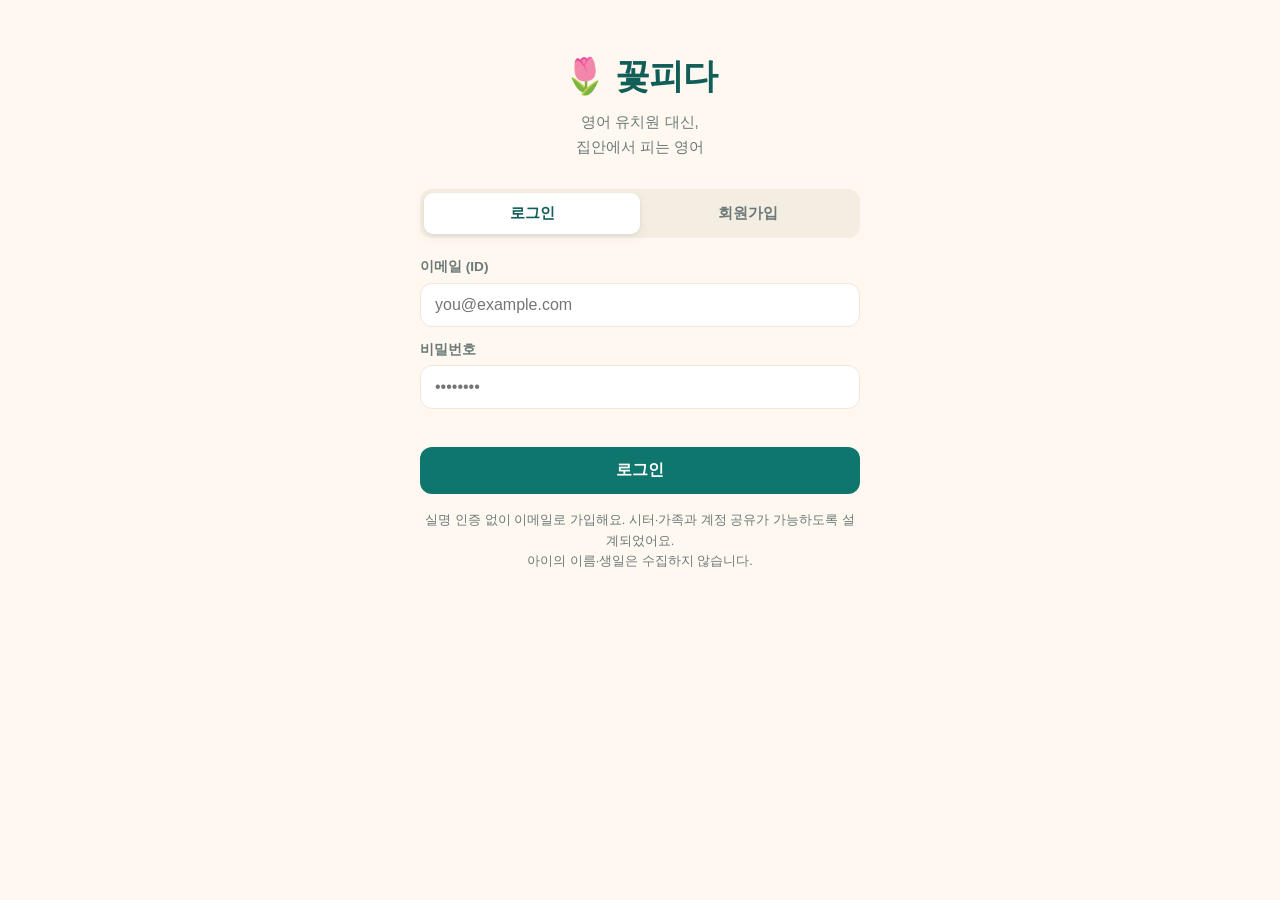
==== index.html @ 825293ae "chore: frontend 정적 파일·README·notion 체크리스트 추가 - index.html/app.js/style.css: 루트 정적 파일 (main.py·Vercel" ====
<!doctype html>
<html lang="ko">
<head>
  <meta charset="utf-8">
  <meta name="viewport" content="width=device-width, initial-scale=1">
  <meta name="description" content="꽃피다 — 만 3~6세, 영어 유치원 대신 집에서 하는 영어 자율 학습 코칭">
  <title>꽃피다 · 집안에서 피는 영어</title>
  <link rel="stylesheet" href="/style.css">
</head>
<body>
  <div id="app" aria-live="polite"></div>
  <div id="modal" hidden></div>
  <script src="/app.js"></script>
</body>
</html>
---- style.css ----
/* 꽃피다(Bloomy) — 따뜻한 크림 + 틸, 모바일 퍼스트 */
:root {
  --bg: #fff8f0;
  --card: #ffffff;
  --ink: #2d3a3a;
  --ink-soft: #6b7a78;
  --teal: #0f766e;
  --teal-soft: #ccfbf1;
  --teal-deep: #115e59;
  --peach: #fb923c;
  --peach-soft: #ffedd5;
  --pink-soft: #fce7f3;
  --line: #f0e6d8;
  --danger: #dc2626;
  --radius: 16px;
  --shadow: 0 1px 3px rgba(45, 58, 58, 0.08), 0 4px 14px rgba(45, 58, 58, 0.06);
}

* { box-sizing: border-box; margin: 0; padding: 0; }

body {
  font-family: "Apple SD Gothic Neo", "Noto Sans KR", -apple-system, sans-serif;
  background: var(--bg);
  color: var(--ink);
  line-height: 1.6;
  -webkit-font-smoothing: antialiased;
}

#app { max-width: 480px; margin: 0 auto; min-height: 100vh; position: relative; padding-bottom: 76px; }
body.has-modal #app { padding-bottom: 0; }

/* ---------- 공통 ---------- */
.card {
  background: var(--card);
  border: 1px solid var(--line);
  border-radius: var(--radius);
  box-shadow: var(--shadow);
  padding: 18px;
  margin-bottom: 14px;
}
.muted { color: var(--ink-soft); font-size: 0.85rem; }
.small { font-size: 0.8rem; }
.center { text-align: center; }
.mt8 { margin-top: 8px; } .mt16 { margin-top: 16px; }

.btn {
  display: inline-block;
  width: 100%;
  padding: 13px 16px;
  border: none;
  border-radius: 12px;
  background: var(--teal);
  color: #fff;
  font-size: 1rem;
  font-weight: 700;
  cursor: pointer;
  transition: background 0.15s;
}
.btn:active { background: var(--teal-deep); }
.btn:disabled { background: #b8c4c2; cursor: not-allowed; }
.btn-ghost {
  background: transparent;
  color: var(--teal);
  border: 1.5px solid var(--teal);
}
.btn-ghost:active { background: var(--teal-soft); }
.btn-warn { background: #f97316; }

input, select, textarea {
  width: 100%;
  padding: 12px 14px;
  border: 1.5px solid var(--line);
  border-radius: 12px;
  font-size: 1rem;
  font-family: inherit;
  background: #fff;
  color: var(--ink);
}
input:focus, select:focus, textarea:focus { outline: none; border-color: var(--teal); }
label.field { display: block; margin-bottom: 12px; }
label.field > span { display: block; font-size: 0.85rem; font-weight: 700; margin-bottom: 5px; color: var(--ink-soft); }
textarea { resize: vertical; min-height: 72px; }

.badge {
  display: inline-block;
  padding: 2px 10px;
  border-radius: 999px;
  font-size: 0.75rem;
  font-weight: 700;
  background: var(--teal-soft);
  color: var(--teal-deep);
}
.badge-peach { background: var(--peach-soft); color: #c2570a; }
.badge-pink { background: var(--pink-soft); color: #be185d; }
.badge-gray { background: #eef1f0; color: var(--ink-soft); }

/* ---------- 인증 / 온보딩 ---------- */
.auth-wrap { padding: 48px 20px 20px; }
.logo { font-size: 2.2rem; font-weight: 800; color: var(--teal-deep); text-align: center; letter-spacing: -1px; }
.logo-sub { text-align: center; color: var(--ink-soft); margin: 6px 0 30px; font-size: 0.95rem; }
.auth-tabs { display: flex; background: #f4ede2; border-radius: 12px; padding: 4px; margin-bottom: 18px; }
.auth-tabs button {
  flex: 1; border: none; background: transparent; padding: 10px;
  font-size: 0.95rem; font-weight: 700; color: var(--ink-soft); border-radius: 9px; cursor: pointer;
}
.auth-tabs button.on { background: #fff; color: var(--teal-deep); box-shadow: var(--shadow); }
.auth-msg { min-height: 22px; font-size: 0.85rem; color: var(--danger); margin: 8px 0 4px; text-align: center; }

/* ---------- 상단 바 ---------- */
.topbar {
  position: sticky; top: 0; z-index: 10;
  display: flex; align-items: center; gap: 10px;
  padding: 14px 16px;
  background: rgba(255, 248, 240, 0.92);
  backdrop-filter: blur(8px);
  border-bottom: 1px solid var(--line);
}
.topbar .logo-sm { font-size: 1.25rem; font-weight: 800; color: var(--teal-deep); }
.child-chips { display: flex; gap: 6px; flex: 1; overflow-x: auto; }
.child-chips button {
  border: 1.5px solid var(--line); background: #fff; border-radius: 999px;
  padding: 5px 12px; font-size: 0.82rem; font-weight: 700; color: var(--ink-soft); cursor: pointer; white-space: nowrap;
}
.child-chips button.on { border-color: var(--teal); background: var(--teal-soft); color: var(--teal-deep); }
.bell {
  position: relative; border: none; background: none; font-size: 1.35rem; cursor: pointer; padding: 2px 4px;
}
.bell .dot {
  position: absolute; top: -2px; right: -4px; min-width: 17px; height: 17px;
  background: var(--peach); color: #fff; border-radius: 999px;
  font-size: 0.68rem; font-weight: 800; display: flex; align-items: center; justify-content: center; padding: 0 4px;
}

/* ---------- 하단 탭 ---------- */
.tabs {
  position: fixed; bottom: 0; left: 0; right: 0; z-index: 10;
  display: flex; max-width: 480px; margin: 0 auto;
  background: #fff; border-top: 1px solid var(--line);
}
.tabs button {
  flex: 1; border: none; background: none; padding: 9px 0 11px;
  font-size: 0.72rem; font-weight: 700; color: var(--ink-soft); cursor: pointer;
  display: flex; flex-direction: column; align-items: center; gap: 2px;
}
.tabs button .ic { font-size: 1.25rem; }
.tabs button.on { color: var(--teal-deep); }

/* ---------- 오늘 ---------- */
.page { padding: 16px 14px; }
.page-title { font-size: 1.05rem; font-weight: 800; margin-bottom: 12px; color: var(--ink); }
.today-hero { border-top: 5px solid var(--teal); }
.today-hero .stage-row { display: flex; align-items: center; gap: 8px; margin-bottom: 8px; flex-wrap: wrap; }
.today-hero h2 { font-size: 1.25rem; line-height: 1.4; }
.today-hero .meta { display: flex; gap: 8px; margin-top: 10px; flex-wrap: wrap; }
.content-link { display: inline-block; margin-top: 10px; font-size: 0.85rem; font-weight: 700; color: var(--teal); word-break: break-all; }
.tip-box {
  margin-top: 12px; padding: 10px 12px; border-radius: 10px;
  background: var(--peach-soft); font-size: 0.85rem; color: #7c3e08;
}
.why-box { margin-top: 10px; font-size: 0.88rem; color: var(--ink-soft); }

/* 피드백 칩 */
.fb-group { margin-bottom: 14px; }
.fb-group > span { display: block; font-size: 0.85rem; font-weight: 700; color: var(--ink-soft); margin-bottom: 6px; }
.chips { display: flex; gap: 8px; flex-wrap: wrap; }
.chips button {
  flex: 1; min-width: 74px; border: 1.5px solid var(--line); background: #fff;
  border-radius: 11px; padding: 9px 6px; font-size: 0.85rem; font-weight: 700;
  color: var(--ink-soft); cursor: pointer;
}
.chips button.on { border-color: var(--teal); background: var(--teal-soft); color: var(--teal-deep); }

/* 코치 메시지 */
.coach-msg {
  border-left: 4px solid var(--peach);
  background: #fffaf3;
}
.coach-msg .head { display: flex; align-items: center; gap: 8px; margin-bottom: 8px; }
.coach-msg .head .avatar { font-size: 1.3rem; }
.coach-msg .body { white-space: pre-line; font-size: 0.93rem; }
.coach-msg .ai-label { margin-top: 10px; }
.msg-list .coach-msg { margin-bottom: 12px; }

/* ---------- 리포트 ---------- */
.stat-grid { display: grid; grid-template-columns: 1fr 1fr; gap: 10px; margin-bottom: 12px; }
.stat {
  background: var(--card); border: 1px solid var(--line); border-radius: 12px;
  padding: 12px; text-align: center;
}
.stat .num { font-size: 1.5rem; font-weight: 800; color: var(--teal-deep); }
.stat .lbl { font-size: 0.78rem; color: var(--ink-soft); }
.bar-row { display: flex; align-items: center; gap: 8px; margin: 6px 0; font-size: 0.82rem; }
.bar-row .lbl { width: 64px; color: var(--ink-soft); }
.bar { flex: 1; height: 10px; background: #f0e9dd; border-radius: 999px; overflow: hidden; }
.bar > i { display: block; height: 100%; background: var(--teal); border-radius: 999px; }
.bar > i.peach { background: var(--peach); }
.bar > i.pink { background: #f472b6; }
.bar-row .val { width: 26px; text-align: right; font-weight: 700; }
.trend-up { color: var(--teal-deep); } .trend-support { color: #c2570a; } .trend-steady { color: var(--ink-soft); }

/* ---------- 내정보 ---------- */
.fee-card { border-top: 5px solid var(--peach); }
.fee-card .fee { font-size: 1.7rem; font-weight: 800; color: #c2570a; }
.progress { height: 12px; background: #f0e9dd; border-radius: 999px; overflow: hidden; margin: 10px 0 6px; }
.progress > i { display: block; height: 100%; background: linear-gradient(90deg, var(--teal), var(--peach)); border-radius: 999px; transition: width 0.4s; }
.row-btns { display: flex; gap: 10px; }
.row-btns .btn { flex: 1; }

/* ---------- 서재 ---------- */
.filter-row { display: flex; gap: 8px; margin-bottom: 12px; }
.filter-row select, .filter-row input { flex: 1; }
.filter-row input { min-width: 0; }
.item-card { padding: 14px 16px; }
.item-card h3 { font-size: 1rem; margin-bottom: 4px; }
.item-card .meta { display: flex; gap: 6px; flex-wrap: wrap; margin-top: 8px; }
.item-card .why { font-size: 0.83rem; color: var(--ink-soft); margin-top: 6px; }

/* ---------- 알림 모달 ---------- */
#modal {
  position: fixed; inset: 0; z-index: 50;
  background: rgba(45, 58, 58, 0.45);
  display: flex; align-items: flex-end; justify-content: center;
}
#modal[hidden] { display: none; }
.modal-sheet {
  width: 100%; max-width: 480px; max-height: 80vh; overflow-y: auto;
  background: var(--bg); border-radius: 20px 20px 0 0; padding: 18px 16px 26px;
}
.modal-head { display: flex; align-items: center; justify-content: space-between; margin-bottom: 12px; }
.modal-head h3 { font-size: 1.05rem; }
.modal-head button { border: none; background: none; font-size: 1.3rem; cursor: pointer; color: var(--ink-soft); }
.notif {
  background: #fff; border: 1px solid var(--line); border-radius: 12px;
  padding: 12px 14px; margin-bottom: 10px;
}
.notif.unread { border-left: 4px solid var(--peach); }
.notif h4 { font-size: 0.92rem; margin-bottom: 3px; }
.notif .body { font-size: 0.84rem; color: var(--ink-soft); white-space: pre-line; }
.notif .date { font-size: 0.72rem; color: #a8b3b1; margin-top: 5px; }
.empty { text-align: center; color: var(--ink-soft); padding: 34px 10px; font-size: 0.92rem; }

.philosophy {
  margin: 18px 0 6px; padding: 14px 16px; border-radius: 14px;
  background: linear-gradient(135deg, var(--teal-soft), var(--peach-soft));
  font-size: 0.88rem; color: var(--teal-deep); font-weight: 600;
}
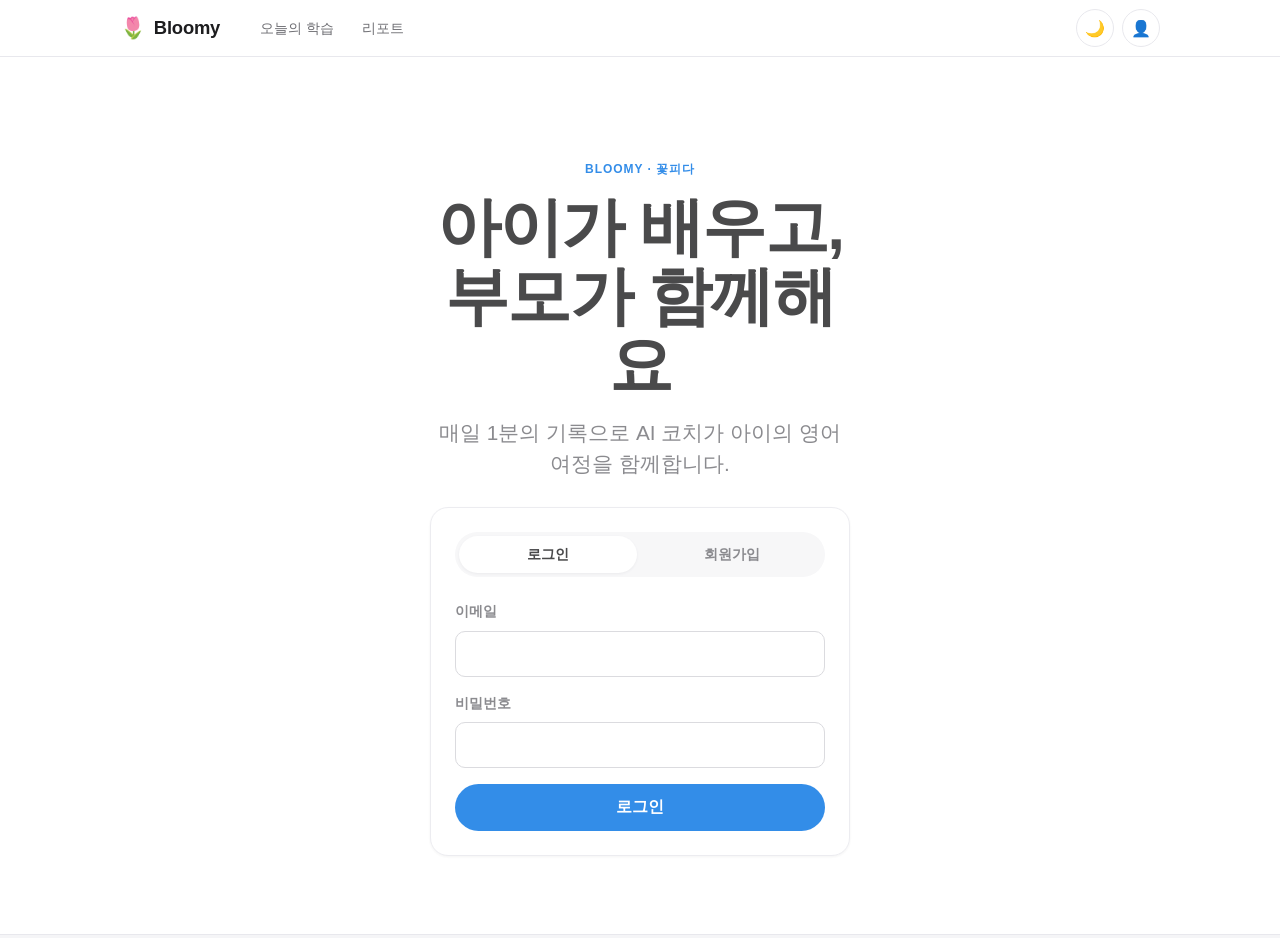
==== commit 0e67598d: "feat: 통합 앱(learning) + RAG 연결 + canonical 카탈로그 62개 + 배포 준비 - learning/: Apple 뉴스룸 스타일·다크모드·반응형 통합 앱 " ====
--- a/index.html
+++ b/index.html
@@ -3,13 +3,23 @@
 <head>
   <meta charset="utf-8">
   <meta name="viewport" content="width=device-width, initial-scale=1">
-  <meta name="description" content="꽃피다 — 만 3~6세, 영어 유치원 대신 집에서 하는 영어 자율 학습 코칭">
-  <title>꽃피다 · 집안에서 피는 영어</title>
-  <link rel="stylesheet" href="/style.css">
+  <meta http-equiv="refresh" content="0; url=/learning/">
+  <title>꽃피다 · Bloomy</title>
+  <style>
+    html, body { margin: 0; height: 100%; }
+    body {
+      display: flex; align-items: center; justify-content: center;
+      font-family: -apple-system, BlinkMacSystemFont, "Apple SD Gothic Neo", sans-serif;
+      background: #fff; color: #1d1d1f;
+    }
+    a { color: #0071e3; text-decoration: none; font-weight: 600; }
+    @media (prefers-color-scheme: dark) {
+      body { background: #000; color: #f5f5f7; }
+      a { color: #2997ff; }
+    }
+  </style>
 </head>
 <body>
-  <div id="app" aria-live="polite"></div>
-  <div id="modal" hidden></div>
-  <script src="/app.js"></script>
+  <p>🌷 Bloomy로 이동 중… <a href="/learning/">바로 시작하기</a></p>
 </body>
 </html>
